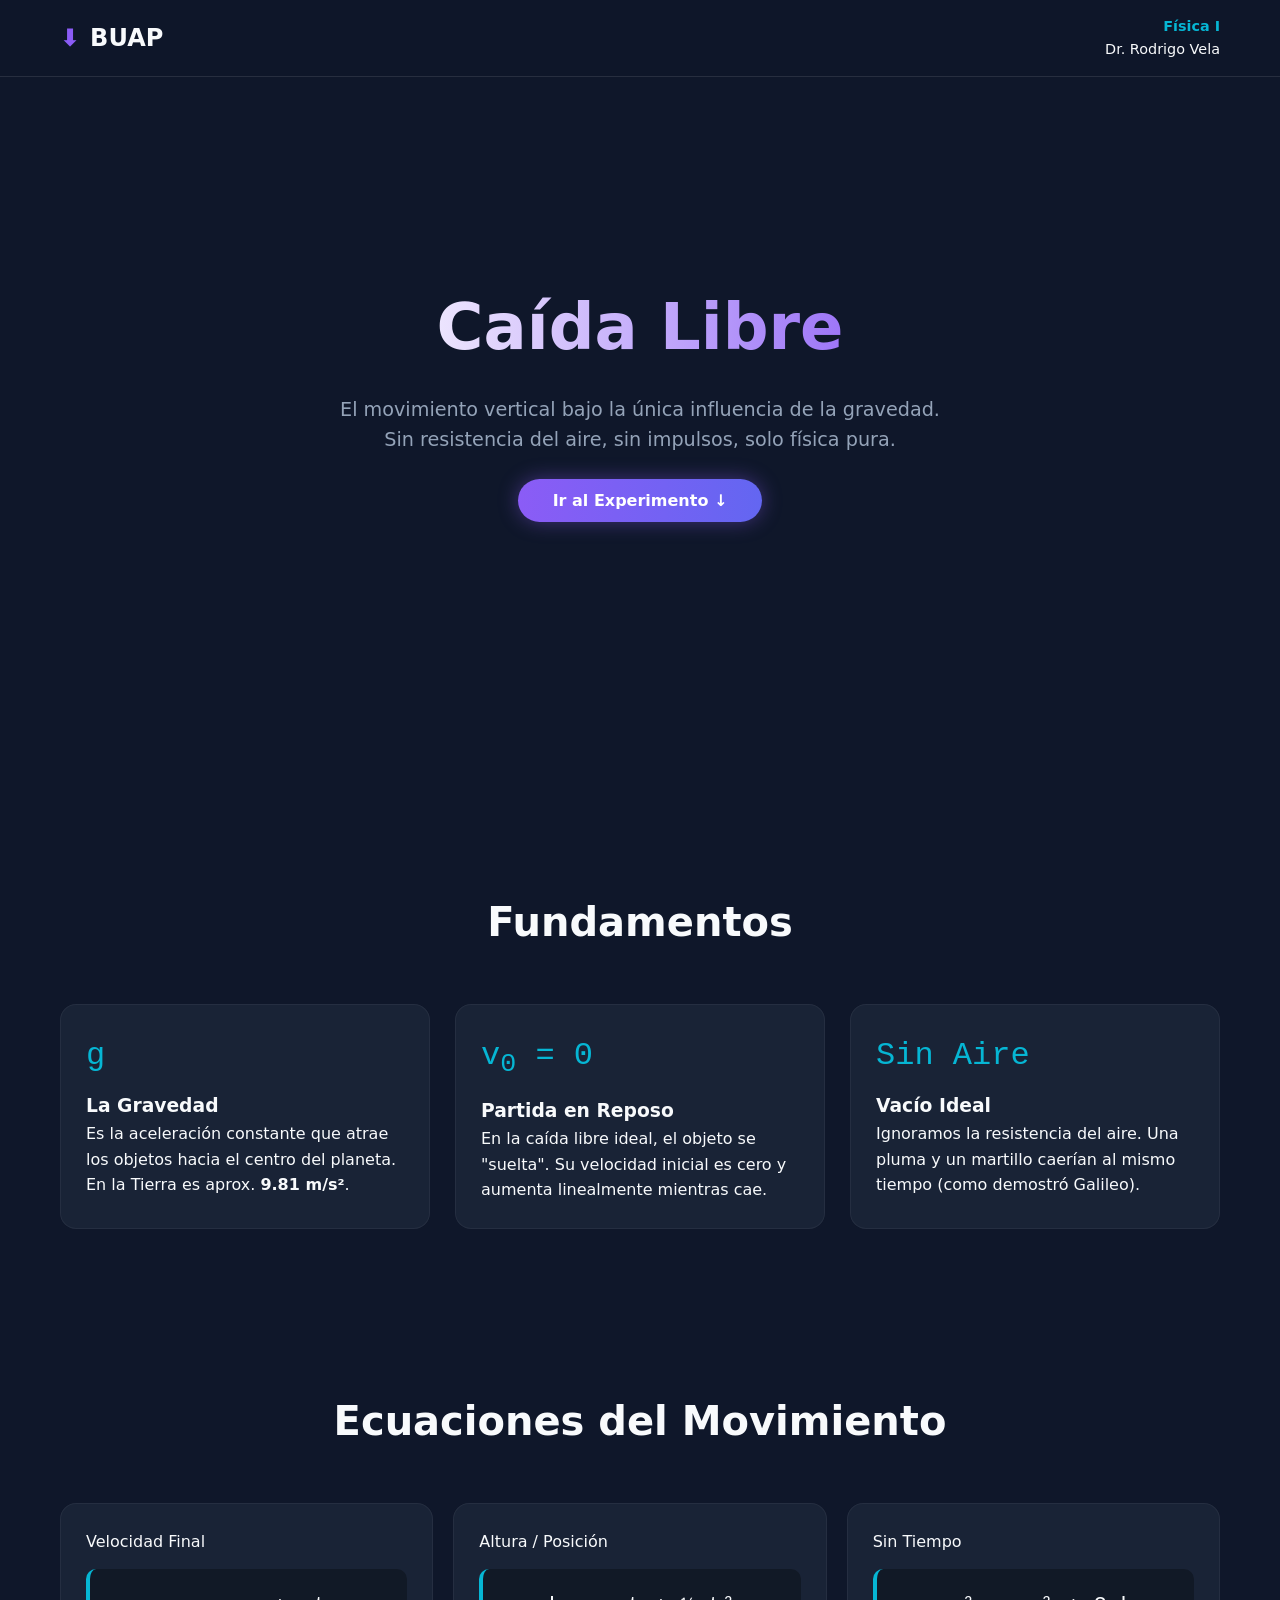
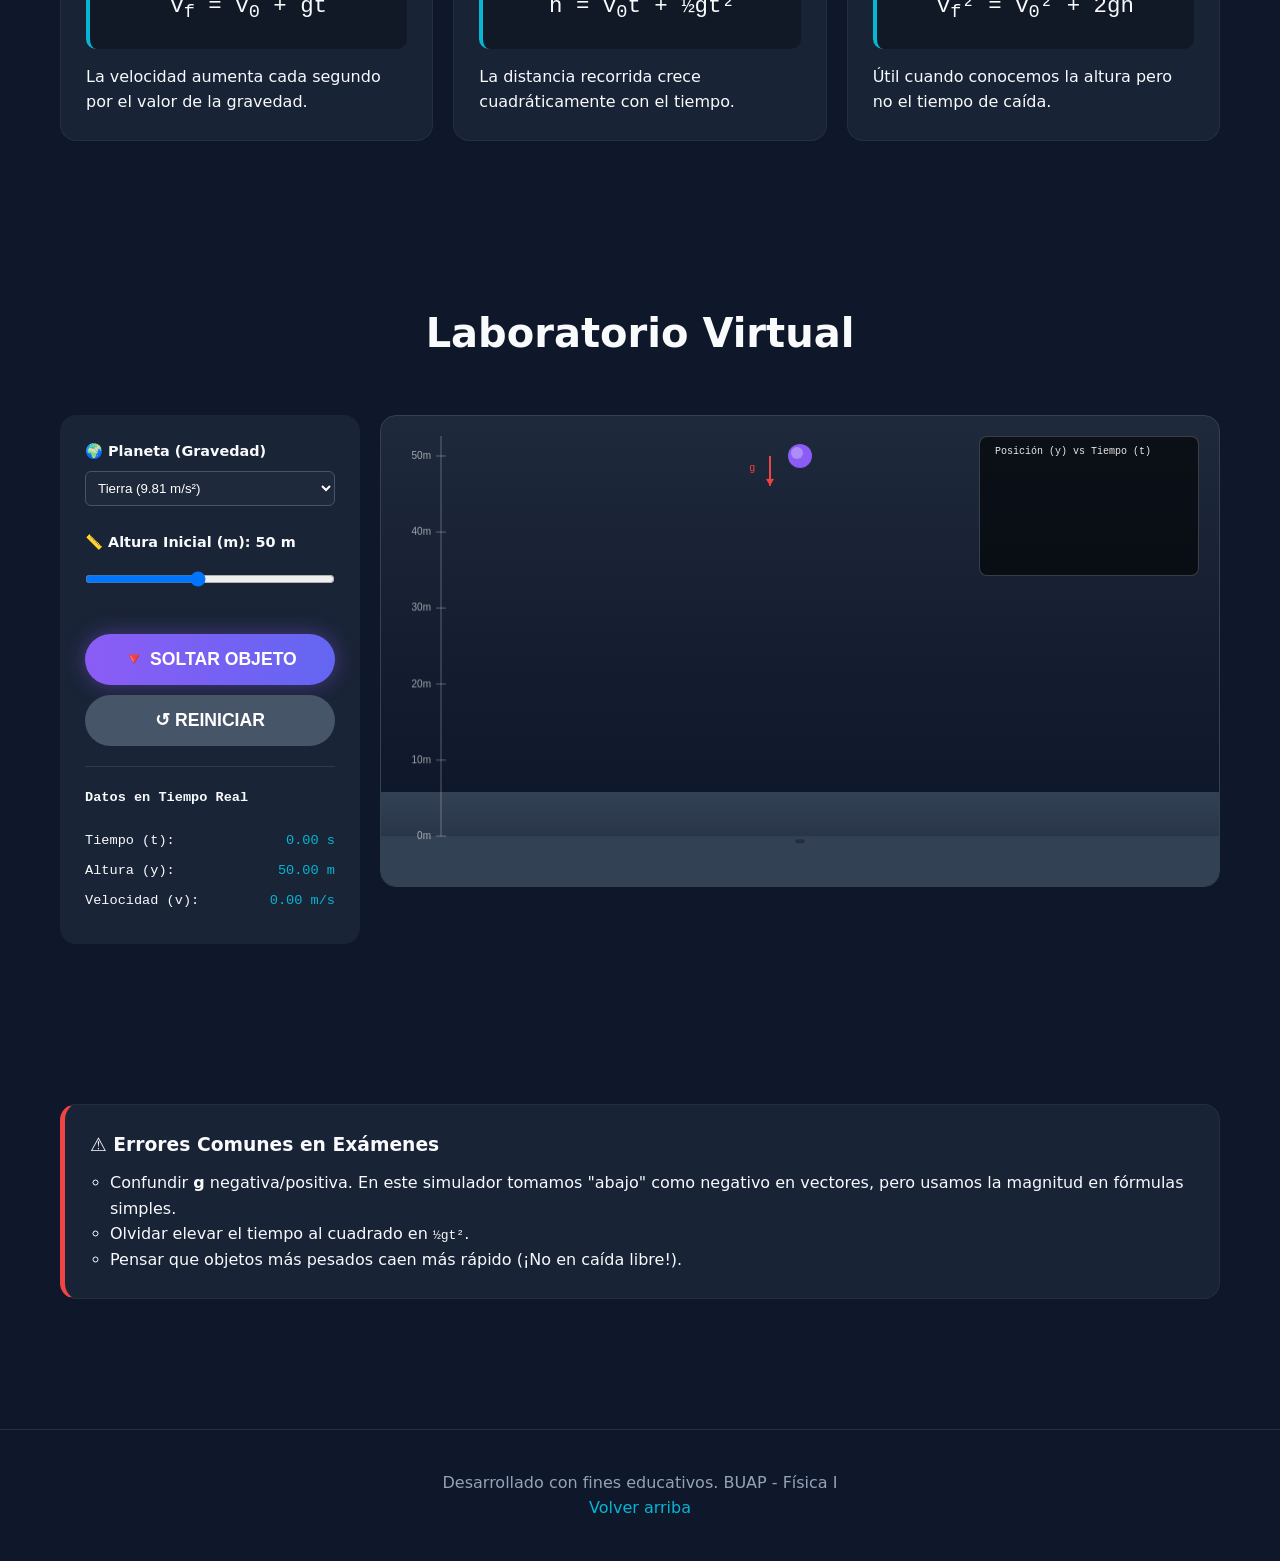
==== caida.html @ 546be5e2 "Add files via upload" ====
<!DOCTYPE html>
<html lang="es">
<head>
    <meta charset="UTF-8">
    <meta name="viewport" content="width=device-width, initial-scale=1.0">
    <title>Caída Libre - Física I</title>
    <style>
        /* --- VARIABLES Y DISEÑO BASE (Consistent con MCU) --- */
        :root {
            --bg-dark: #0f172a;
            --bg-card: rgba(30, 41, 59, 0.75);
            --text-main: #f8fafc;
            --text-muted: #94a3b8;
            --accent-primary: #8b5cf6; /* Violeta eléctrico */
            --accent-secondary: #06b6d4; /* Cyan */
            --accent-danger: #ef4444; /* Rojo para gravedad */
            --font-body: system-ui, -apple-system, sans-serif;
            --font-mono: 'Fira Code', monospace;
        }

        * { margin: 0; padding: 0; box-sizing: border-box; }

        body {
            background-color: var(--bg-dark);
            color: var(--text-main);
            font-family: var(--font-body);
            overflow-x: hidden;
            line-height: 1.6;
        }

        /* --- HEADER --- */
        header {
            position: fixed;
            top: 0;
            width: 100%;
            background: rgba(15, 23, 42, 0.95);
            backdrop-filter: blur(10px);
            border-bottom: 1px solid rgba(255,255,255,0.1);
            z-index: 1000;
            padding: 15px 0;
        }
        .container { max-width: 1200px; margin: 0 auto; padding: 0 20px; }
        .header-flex { display: flex; justify-content: space-between; align-items: center; }
        .logo { font-size: 1.5rem; font-weight: 800; color: var(--text-main); display: flex; align-items: center; gap: 10px; }
        .logo span { color: var(--accent-primary); }
        .prof-info { text-align: right; font-size: 0.9rem; }
        .prof-info strong { color: var(--accent-secondary); display: block; }

        /* --- HERO --- */
        .hero {
            height: 90vh;
            display: flex;
            flex-direction: column;
            justify-content: center;
            align-items: center;
            text-align: center;
            position: relative;
            overflow: hidden;
            padding-top: 60px;
        }
        /* Animación de fondo: Partículas cayendo */
        .rain {
            position: absolute;
            width: 100%;
            height: 100%;
            z-index: -1;
            background: radial-gradient(circle at bottom, #1e293b 0%, #0f172a 100%);
        }
        .drop {
            position: absolute;
            background: rgba(139, 92, 246, 0.3);
            width: 2px;
            height: 20px;
            top: -20px;
            animation: fall linear infinite;
        }
        @keyframes fall { to { transform: translateY(105vh); } }

        .hero h1 {
            font-size: 4rem;
            background: linear-gradient(to right, #fff, var(--accent-primary));
            -webkit-background-clip: text;
            -webkit-text-fill-color: transparent;
            margin-bottom: 1rem;
        }
        .hero p { font-size: 1.2rem; color: var(--text-muted); max-width: 600px; margin-bottom: 2rem; }
        
        .btn {
            padding: 12px 35px;
            border-radius: 50px;
            background: linear-gradient(90deg, var(--accent-primary), #6366f1);
            color: white;
            font-weight: bold;
            text-decoration: none;
            transition: transform 0.2s;
            border: none;
            cursor: pointer;
            box-shadow: 0 0 20px rgba(139, 92, 246, 0.4);
        }
        .btn:hover { transform: scale(1.05); }

        /* --- SECCIONES --- */
        section { padding: 80px 0; }
        .section-title { text-align: center; margin-bottom: 50px; font-size: 2.5rem; }
        .card {
            background: var(--bg-card);
            border: 1px solid rgba(255,255,255,0.05);
            border-radius: 16px;
            padding: 25px;
            backdrop-filter: blur(12px);
        }

        /* --- CONCEPTOS --- */
        .grid-3 { display: grid; grid-template-columns: repeat(auto-fit, minmax(300px, 1fr)); gap: 25px; }
        .var-icon { font-size: 2rem; color: var(--accent-secondary); margin-bottom: 10px; display: block; font-family: var(--font-mono); }

        /* --- FÓRMULAS --- */
        .formula-box {
            background: rgba(0,0,0,0.3);
            padding: 20px;
            border-radius: 10px;
            text-align: center;
            margin: 15px 0;
            font-family: var(--font-mono);
            font-size: 1.4rem;
            border-left: 4px solid var(--accent-secondary);
        }
        .grid-formulas {
            display: grid; 
            grid-template-columns: repeat(auto-fit, minmax(250px, 1fr)); 
            gap: 20px;
        }

        /* --- SIMULADOR AVANZADO --- */
        .sim-wrapper {
            display: grid;
            grid-template-columns: 300px 1fr;
            gap: 20px;
            align-items: start;
        }
        
        .sim-controls {
            background: var(--bg-card);
            padding: 25px;
            border-radius: 16px;
            height: 100%;
        }

        .canvas-container {
            position: relative;
            background: linear-gradient(to bottom, #1e293b 0%, #0f172a 80%, #334155 80%, #1e293b 100%); /* Cielo y suelo */
            border-radius: 16px;
            border: 1px solid #334155;
            aspect-ratio: 16/9;
            overflow: hidden;
        }

        canvas { display: block; width: 100%; height: 100%; }

        /* UI Controles */
        .control-group { margin-bottom: 20px; }
        .control-group label { display: block; margin-bottom: 8px; font-weight: 600; font-size: 0.9rem; }
        
        select, input[type="range"] {
            width: 100%;
            background: #1e293b;
            border: 1px solid #475569;
            color: white;
            padding: 8px;
            border-radius: 6px;
            margin-bottom: 5px;
        }

        .btn-action { width: 100%; margin-top: 10px; padding: 15px; font-size: 1.1rem; }
        .btn-reset { background: #475569; margin-top: 10px; box-shadow: none; }

        .stats-panel {
            margin-top: 20px;
            padding-top: 20px;
            border-top: 1px solid rgba(255,255,255,0.1);
            font-family: var(--font-mono);
            font-size: 0.85rem;
        }
        .stat-row { display: flex; justify-content: space-between; margin-bottom: 8px; }
        .stat-val { color: var(--accent-secondary); }

        /* Overlay Gráfica */
        .graph-overlay {
            position: absolute;
            top: 20px;
            right: 20px;
            width: 220px;
            height: 140px;
            background: rgba(0, 0, 0, 0.6);
            border: 1px solid rgba(255,255,255,0.2);
            border-radius: 8px;
            padding: 5px;
        }

        /* --- FOOTER --- */
        footer { text-align: center; padding: 40px; border-top: 1px solid rgba(255,255,255,0.1); margin-top: 50px; color: var(--text-muted); }

        /* Responsive */
        @media (max-width: 900px) {
            .hero h1 { font-size: 2.5rem; }
            .sim-wrapper { grid-template-columns: 1fr; }
            .graph-overlay { width: 150px; height: 100px; }
        }
    </style>
</head>
<body>

    <header>
        <div class="container header-flex">
            <div class="logo"><span>⬇</span> BUAP</div>
            <div class="prof-info">
                <strong>Física I</strong>
                <span>Dr. Rodrigo Vela</span>
            </div>
        </div>
    </header>

    <!-- HERO -->
    <section class="hero">
        <div id="rain-container"></div> <!-- JS llenará esto -->
        <div style="z-index: 2;">
            <h1>Caída Libre</h1>
            <p>El movimiento vertical bajo la única influencia de la gravedad. Sin resistencia del aire, sin impulsos, solo física pura.</p>
            <a href="#simulador" class="btn">Ir al Experimento ↓</a>
        </div>
    </section>

    <main class="container">
        
        <!-- CONCEPTOS -->
        <section id="conceptos">
            <h2 class="section-title">Fundamentos</h2>
            <div class="grid-3">
                <div class="card">
                    <span class="var-icon">g</span>
                    <h3>La Gravedad</h3>
                    <p>Es la aceleración constante que atrae los objetos hacia el centro del planeta. En la Tierra es aprox. <strong>9.81 m/s²</strong>.</p>
                </div>
                <div class="card">
                    <span class="var-icon">v<sub>0</sub> = 0</span>
                    <h3>Partida en Reposo</h3>
                    <p>En la caída libre ideal, el objeto se "suelta". Su velocidad inicial es cero y aumenta linealmente mientras cae.</p>
                </div>
                <div class="card">
                    <span class="var-icon">Sin Aire</span>
                    <h3>Vacío Ideal</h3>
                    <p>Ignoramos la resistencia del aire. Una pluma y un martillo caerían al mismo tiempo (como demostró Galileo).</p>
                </div>
            </div>
        </section>

        <!-- FÓRMULAS -->
        <section id="formulas">
            <h2 class="section-title">Ecuaciones del Movimiento</h2>
            <div class="grid-formulas">
                <div class="card">
                    <p class="text-muted">Velocidad Final</p>
                    <div class="formula-box">v<sub>f</sub> = v<sub>0</sub> + gt</div>
                    <p>La velocidad aumenta cada segundo por el valor de la gravedad.</p>
                </div>
                <div class="card">
                    <p class="text-muted">Altura / Posición</p>
                    <div class="formula-box">h = v<sub>0</sub>t + ½gt²</div>
                    <p>La distancia recorrida crece cuadráticamente con el tiempo.</p>
                </div>
                <div class="card">
                    <p class="text-muted">Sin Tiempo</p>
                    <div class="formula-box">v<sub>f</sub>² = v<sub>0</sub>² + 2gh</div>
                    <p>Útil cuando conocemos la altura pero no el tiempo de caída.</p>
                </div>
            </div>
        </section>

        <!-- SIMULADOR -->
        <section id="simulador">
            <h2 class="section-title">Laboratorio Virtual</h2>
            
            <div class="sim-wrapper">
                <!-- PANEL DE CONTROL -->
                <div class="sim-controls">
                    <div class="control-group">
                        <label>🌍 Planeta (Gravedad)</label>
                        <select id="planet-select">
                            <option value="9.81">Tierra (9.81 m/s²)</option>
                            <option value="1.62">Luna (1.62 m/s²)</option>
                            <option value="3.72">Marte (3.72 m/s²)</option>
                            <option value="24.79">Júpiter (24.79 m/s²)</option>
                        </select>
                    </div>

                    <div class="control-group">
                        <label>📏 Altura Inicial (m): <span id="h-display" class="text-accent">50 m</span></label>
                        <input type="range" id="height-range" min="10" max="100" value="50" step="5">
                    </div>

                    <button class="btn btn-action" id="btn-drop">🔻 SOLTAR OBJETO</button>
                    <button class="btn btn-action btn-reset" id="btn-reset">↺ REINICIAR</button>

                    <div class="stats-panel">
                        <h4>Datos en Tiempo Real</h4>
                        <br>
                        <div class="stat-row"><span>Tiempo (t):</span> <span id="stat-t" class="stat-val">0.00 s</span></div>
                        <div class="stat-row"><span>Altura (y):</span> <span id="stat-y" class="stat-val">50.00 m</span></div>
                        <div class="stat-row"><span>Velocidad (v):</span> <span id="stat-v" class="stat-val">0.00 m/s</span></div>
                    </div>
                </div>

                <!-- VISUALIZACIÓN -->
                <div class="canvas-container">
                    <canvas id="simCanvas"></canvas>
                    <!-- Pequeño canvas superpuesto para la gráfica -->
                    <div class="graph-overlay">
                        <canvas id="graphCanvas"></canvas>
                    </div>
                </div>
            </div>
        </section>

        <!-- TIPS -->
        <section>
            <div class="card" style="border-left: 5px solid var(--accent-danger);">
                <h3>⚠️ Errores Comunes en Exámenes</h3>
                <ul style="margin-left: 20px; margin-top: 10px; list-style: circle;">
                    <li>Confundir <strong>g</strong> negativa/positiva. En este simulador tomamos "abajo" como negativo en vectores, pero usamos la magnitud en fórmulas simples.</li>
                    <li>Olvidar elevar el tiempo al cuadrado en <code>½gt²</code>.</li>
                    <li>Pensar que objetos más pesados caen más rápido (¡No en caída libre!).</li>
                </ul>
            </div>
        </section>

    </main>

    <footer>
        <p>Desarrollado con fines educativos. BUAP - Física I</p>
        <a href="#" style="color: var(--accent-secondary); text-decoration: none;">Volver arriba</a>
    </footer>

    <script>
        /* --- GENERADOR DE LLUVIA (FONDO) --- */
        const rainContainer = document.getElementById('rain-container');
        for(let i=0; i<20; i++){
            const drop = document.createElement('div');
            drop.classList.add('drop');
            drop.style.left = Math.random() * 100 + '%';
            drop.style.animationDuration = (Math.random() * 1 + 0.5) + 's';
            drop.style.animationDelay = Math.random() * 2 + 's';
            rainContainer.appendChild(drop);
        }

        /* --- LÓGICA DEL SIMULADOR --- */
        const canvas = document.getElementById('simCanvas');
        const ctx = canvas.getContext('2d');
        
        const graphCanvas = document.getElementById('graphCanvas');
        const gCtx = graphCanvas.getContext('2d');

        // Referencias DOM
        const els = {
            planet: document.getElementById('planet-select'),
            height: document.getElementById('height-range'),
            hDisplay: document.getElementById('h-display'),
            btnDrop: document.getElementById('btn-drop'),
            btnReset: document.getElementById('btn-reset'),
            statT: document.getElementById('stat-t'),
            statY: document.getElementById('stat-y'),
            statV: document.getElementById('stat-v')
        };

        // Estado
        let state = {
            g: 9.81,
            h0: 50,
            y: 50,
            v: 0,
            t: 0,
            running: false,
            finished: false,
            lastTime: 0,
            history: [] // Para la gráfica {t, y}
        };

        // Configuración visual
        const PADDING_BOTTOM = 50; // Espacio para el suelo
        const METER_TO_PX = 5; // Factor de escala inicial (se recalcula)
        
        function resizeCanvases() {
            canvas.width = canvas.offsetWidth;
            canvas.height = canvas.offsetHeight;
            graphCanvas.width = graphCanvas.offsetWidth;
            graphCanvas.height = graphCanvas.offsetHeight;
            drawFrame();
        }
        window.addEventListener('resize', resizeCanvases);

        function init() {
            resizeCanvases();
            resetSim();

            // Event Listeners
            els.height.addEventListener('input', (e) => {
                if(!state.running) {
                    state.h0 = parseFloat(e.target.value);
                    state.y = state.h0;
                    els.hDisplay.textContent = state.h0 + ' m';
                    updateStats();
                    drawFrame();
                }
            });

            els.planet.addEventListener('change', (e) => {
                state.g = parseFloat(e.target.value);
                if(!state.running) resetSim();
            });

            els.btnDrop.addEventListener('click', () => {
                if(state.finished) resetSim();
                if(!state.running) {
                    state.running = true;
                    state.lastTime = performance.now();
                    els.btnDrop.textContent = "Caendo...";
                    els.btnDrop.disabled = true;
                    requestAnimationFrame(loop);
                }
            });

            els.btnReset.addEventListener('click', resetSim);
        }

        function resetSim() {
            state.running = false;
            state.finished = false;
            state.t = 0;
            state.v = 0;
            state.h0 = parseFloat(els.height.value);
            state.y = state.h0;
            state.history = [];
            
            els.btnDrop.textContent = "🔻 SOLTAR OBJETO";
            els.btnDrop.disabled = false;
            
            updateStats();
            drawFrame();
        }

        function updateStats() {
            els.statT.textContent = state.t.toFixed(2) + ' s';
            els.statY.textContent = Math.max(0, state.y).toFixed(2) + ' m';
            els.statV.textContent = state.v.toFixed(2) + ' m/s';
        }

        function loop(timestamp) {
            if (!state.running) return;

            const dt = (timestamp - state.lastTime) / 1000; // Delta time en seg
            state.lastTime = timestamp;

            // Física simple (Euler integration)
            // v = v0 + g*t (pero incremental: v += g * dt)
            state.v += state.g * dt;
            
            // y = y0 - v*t (incremental: y -= v * dt)
            state.y -= state.v * dt;
            state.t += dt;

            // Guardar historial para gráfica
            // Solo guardar cada ~100ms para no saturar array si fuera muy largo
            state.history.push({t: state.t, y: state.y});

            // Detectar colisión suelo
            if (state.y <= 0) {
                state.y = 0;
                state.running = false;
                state.finished = true;
                els.btnDrop.textContent = "¡Impacto!";
                // Ajuste final exacto
                // v_final teórico
                const v_impact = Math.sqrt(2 * state.g * state.h0);
                state.v = v_impact;
            }

            updateStats();
            drawFrame();

            if (state.running) {
                requestAnimationFrame(loop);
            }
        }

        function drawFrame() {
            // 1. Calcular escala dinámica
            // Queremos que h0 ocupe el 80% de la altura disponible sobre el suelo
            const availableHeight = canvas.height - PADDING_BOTTOM - 40; // 40px margen superior
            const scale = availableHeight / state.h0; 
            
            // --- MAIN CANVAS ---
            ctx.clearRect(0,0, canvas.width, canvas.height);

            // Suelo
            ctx.fillStyle = '#334155';
            ctx.fillRect(0, canvas.height - PADDING_BOTTOM, canvas.width, PADDING_BOTTOM);
            
            // Regla (Eje Y)
            const rulerX = 60;
            ctx.strokeStyle = 'rgba(255,255,255,0.3)';
            ctx.beginPath();
            ctx.moveTo(rulerX, 20);
            ctx.lineTo(rulerX, canvas.height - PADDING_BOTTOM);
            ctx.stroke();

            // Marcas de la regla
            ctx.fillStyle = 'rgba(255,255,255,0.6)';
            ctx.font = '10px sans-serif';
            ctx.textAlign = 'right';
            const steps = 5;
            for(let i=0; i<=steps; i++){
                const hMark = (state.h0 / steps) * i;
                const yPos = (canvas.height - PADDING_BOTTOM) - (hMark * scale);
                
                ctx.beginPath();
                ctx.moveTo(rulerX - 5, yPos);
                ctx.lineTo(rulerX + 5, yPos);
                ctx.stroke();
                
                ctx.fillText(Math.round(hMark) + 'm', rulerX - 10, yPos + 3);
            }

            // Objeto (Pelota)
            const ballRadius = 12;
            const ballX = canvas.width / 2;
            const ballY = (canvas.height - PADDING_BOTTOM) - (state.y * scale);

            // Sombra
            if(state.y > 0) {
                const shadowScale = 1 - (state.y / state.h0);
                ctx.fillStyle = 'rgba(0,0,0,0.3)';
                ctx.beginPath();
                ctx.ellipse(ballX, canvas.height - PADDING_BOTTOM + 5, 10 * shadowScale + 5, 3 * shadowScale + 2, 0, 0, Math.PI*2);
                ctx.fill();
            }

            // Línea de trayectoria
            ctx.strokeStyle = 'rgba(139, 92, 246, 0.3)';
            ctx.setLineDash([5, 5]);
            ctx.beginPath();
            ctx.moveTo(ballX, (canvas.height - PADDING_BOTTOM) - (state.h0 * scale));
            ctx.lineTo(ballX, ballY);
            ctx.stroke();
            ctx.setLineDash([]);

            // Bola
            ctx.fillStyle = '#8b5cf6'; // Accent
            ctx.beginPath();
            ctx.arc(ballX, ballY, ballRadius, 0, Math.PI * 2);
            ctx.fill();
            // Brillo bola
            ctx.fillStyle = 'rgba(255,255,255,0.3)';
            ctx.beginPath();
            ctx.arc(ballX - 3, ballY - 3, ballRadius/2, 0, Math.PI * 2);
            ctx.fill();

            // Vector Velocidad (Flecha hacia abajo)
            if(state.v > 0.5) {
                const vLength = Math.min(state.v * 3, 80); // Escalar visualmente, max 80px
                drawArrow(ctx, ballX + 20, ballY, 0, vLength, '#06b6d4'); // Cyan
                ctx.fillStyle = '#06b6d4';
                ctx.fillText('v', ballX + 25, ballY + vLength/2);
            }

            // Vector Gravedad (Fijo)
            drawArrow(ctx, ballX - 30, ballY, 0, 30, '#ef4444'); // Rojo
            ctx.fillStyle = '#ef4444';
            ctx.fillText('g', ballX - 45, ballY + 15);


            // --- GRAPH CANVAS (Overlay) ---
            drawGraph();
        }

        function drawGraph() {
            gCtx.clearRect(0,0, graphCanvas.width, graphCanvas.height);
            
            // Fondo semi-transparente ya dado por CSS
            gCtx.fillStyle = 'rgba(255,255,255,0.9)';
            gCtx.font = '10px monospace';
            gCtx.fillText("Posición (y) vs Tiempo (t)", 10, 12);

            if(state.history.length < 2) return;

            // Escalar gráfica al tamaño del canvas pequeño
            // X: Tiempo (0 a tiempo estimado total)
            // Y: Altura (0 a h0)
            
            // Estimar tiempo total de caída: t = sqrt(2h/g)
            const maxT = Math.sqrt(2 * state.h0 / state.g);
            const padding = 15;
            const graphW = graphCanvas.width - padding * 2;
            const graphH = graphCanvas.height - padding * 2;

            gCtx.beginPath();
            gCtx.strokeStyle = '#06b6d4';
            gCtx.lineWidth = 2;

            state.history.forEach((pt, i) => {
                // Normalizar coordenadas
                const normT = pt.t / (maxT * 1.1); // 10% margen
                const normY = pt.y / state.h0;

                const px = padding + normT * graphW;
                const py = (graphCanvas.height - padding) - (normY * graphH);

                if (i === 0) gCtx.moveTo(px, py);
                else gCtx.lineTo(px, py);
            });
            gCtx.stroke();
        }

        function drawArrow(ctx, x, y, dx, dy, color) {
            const head = 8;
            const angle = Math.atan2(dy, dx);
            const endX = x + dx;
            const endY = y + dy;

            ctx.beginPath();
            ctx.strokeStyle = color;
            ctx.lineWidth = 2;
            ctx.moveTo(x, y);
            ctx.lineTo(endX, endY);
            ctx.stroke();

            ctx.beginPath();
            ctx.fillStyle = color;
            ctx.moveTo(endX, endY);
            ctx.lineTo(endX - head * Math.cos(angle - Math.PI/6), endY - head * Math.sin(angle - Math.PI/6));
            ctx.lineTo(endX - head * Math.cos(angle + Math.PI/6), endY - head * Math.sin(angle + Math.PI/6));
            ctx.fill();
        }

        // Iniciar
        init();

    </script>
</body>
</html>
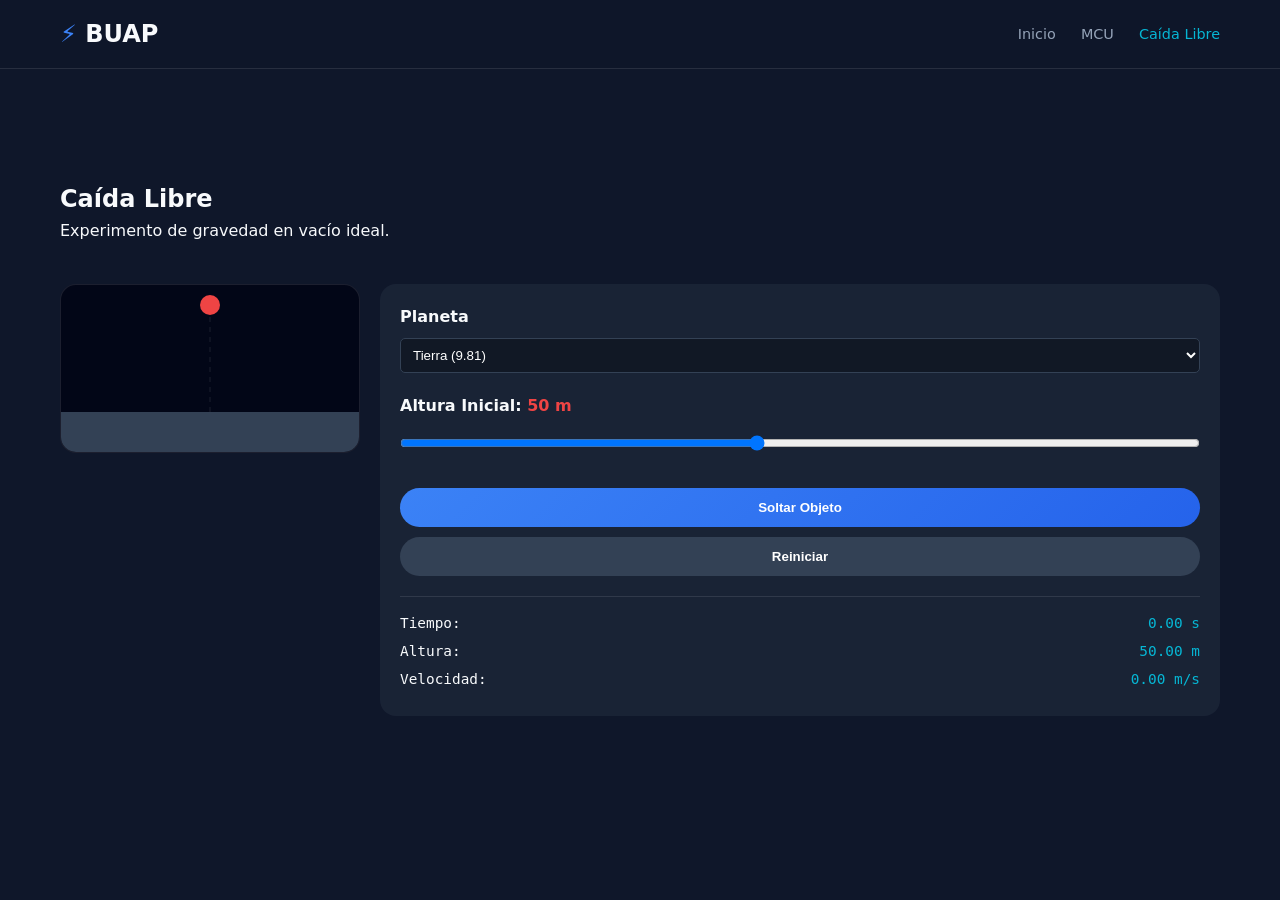
==== commit 37328ef4: "Add files via upload" ====
--- a/caida.html
+++ b/caida.html
@@ -4,645 +4,60 @@
     <meta charset="UTF-8">
     <meta name="viewport" content="width=device-width, initial-scale=1.0">
     <title>Caída Libre - Física I</title>
-    <style>
-        /* --- VARIABLES Y DISEÑO BASE (Consistent con MCU) --- */
-        :root {
-            --bg-dark: #0f172a;
-            --bg-card: rgba(30, 41, 59, 0.75);
-            --text-main: #f8fafc;
-            --text-muted: #94a3b8;
-            --accent-primary: #8b5cf6; /* Violeta eléctrico */
-            --accent-secondary: #06b6d4; /* Cyan */
-            --accent-danger: #ef4444; /* Rojo para gravedad */
-            --font-body: system-ui, -apple-system, sans-serif;
-            --font-mono: 'Fira Code', monospace;
-        }
-
-        * { margin: 0; padding: 0; box-sizing: border-box; }
-
-        body {
-            background-color: var(--bg-dark);
-            color: var(--text-main);
-            font-family: var(--font-body);
-            overflow-x: hidden;
-            line-height: 1.6;
-        }
-
-        /* --- HEADER --- */
-        header {
-            position: fixed;
-            top: 0;
-            width: 100%;
-            background: rgba(15, 23, 42, 0.95);
-            backdrop-filter: blur(10px);
-            border-bottom: 1px solid rgba(255,255,255,0.1);
-            z-index: 1000;
-            padding: 15px 0;
-        }
-        .container { max-width: 1200px; margin: 0 auto; padding: 0 20px; }
-        .header-flex { display: flex; justify-content: space-between; align-items: center; }
-        .logo { font-size: 1.5rem; font-weight: 800; color: var(--text-main); display: flex; align-items: center; gap: 10px; }
-        .logo span { color: var(--accent-primary); }
-        .prof-info { text-align: right; font-size: 0.9rem; }
-        .prof-info strong { color: var(--accent-secondary); display: block; }
-
-        /* --- HERO --- */
-        .hero {
-            height: 90vh;
-            display: flex;
-            flex-direction: column;
-            justify-content: center;
-            align-items: center;
-            text-align: center;
-            position: relative;
-            overflow: hidden;
-            padding-top: 60px;
-        }
-        /* Animación de fondo: Partículas cayendo */
-        .rain {
-            position: absolute;
-            width: 100%;
-            height: 100%;
-            z-index: -1;
-            background: radial-gradient(circle at bottom, #1e293b 0%, #0f172a 100%);
-        }
-        .drop {
-            position: absolute;
-            background: rgba(139, 92, 246, 0.3);
-            width: 2px;
-            height: 20px;
-            top: -20px;
-            animation: fall linear infinite;
-        }
-        @keyframes fall { to { transform: translateY(105vh); } }
-
-        .hero h1 {
-            font-size: 4rem;
-            background: linear-gradient(to right, #fff, var(--accent-primary));
-            -webkit-background-clip: text;
-            -webkit-text-fill-color: transparent;
-            margin-bottom: 1rem;
-        }
-        .hero p { font-size: 1.2rem; color: var(--text-muted); max-width: 600px; margin-bottom: 2rem; }
-        
-        .btn {
-            padding: 12px 35px;
-            border-radius: 50px;
-            background: linear-gradient(90deg, var(--accent-primary), #6366f1);
-            color: white;
-            font-weight: bold;
-            text-decoration: none;
-            transition: transform 0.2s;
-            border: none;
-            cursor: pointer;
-            box-shadow: 0 0 20px rgba(139, 92, 246, 0.4);
-        }
-        .btn:hover { transform: scale(1.05); }
-
-        /* --- SECCIONES --- */
-        section { padding: 80px 0; }
-        .section-title { text-align: center; margin-bottom: 50px; font-size: 2.5rem; }
-        .card {
-            background: var(--bg-card);
-            border: 1px solid rgba(255,255,255,0.05);
-            border-radius: 16px;
-            padding: 25px;
-            backdrop-filter: blur(12px);
-        }
-
-        /* --- CONCEPTOS --- */
-        .grid-3 { display: grid; grid-template-columns: repeat(auto-fit, minmax(300px, 1fr)); gap: 25px; }
-        .var-icon { font-size: 2rem; color: var(--accent-secondary); margin-bottom: 10px; display: block; font-family: var(--font-mono); }
-
-        /* --- FÓRMULAS --- */
-        .formula-box {
-            background: rgba(0,0,0,0.3);
-            padding: 20px;
-            border-radius: 10px;
-            text-align: center;
-            margin: 15px 0;
-            font-family: var(--font-mono);
-            font-size: 1.4rem;
-            border-left: 4px solid var(--accent-secondary);
-        }
-        .grid-formulas {
-            display: grid; 
-            grid-template-columns: repeat(auto-fit, minmax(250px, 1fr)); 
-            gap: 20px;
-        }
-
-        /* --- SIMULADOR AVANZADO --- */
-        .sim-wrapper {
-            display: grid;
-            grid-template-columns: 300px 1fr;
-            gap: 20px;
-            align-items: start;
-        }
-        
-        .sim-controls {
-            background: var(--bg-card);
-            padding: 25px;
-            border-radius: 16px;
-            height: 100%;
-        }
-
-        .canvas-container {
-            position: relative;
-            background: linear-gradient(to bottom, #1e293b 0%, #0f172a 80%, #334155 80%, #1e293b 100%); /* Cielo y suelo */
-            border-radius: 16px;
-            border: 1px solid #334155;
-            aspect-ratio: 16/9;
-            overflow: hidden;
-        }
-
-        canvas { display: block; width: 100%; height: 100%; }
-
-        /* UI Controles */
-        .control-group { margin-bottom: 20px; }
-        .control-group label { display: block; margin-bottom: 8px; font-weight: 600; font-size: 0.9rem; }
-        
-        select, input[type="range"] {
-            width: 100%;
-            background: #1e293b;
-            border: 1px solid #475569;
-            color: white;
-            padding: 8px;
-            border-radius: 6px;
-            margin-bottom: 5px;
-        }
-
-        .btn-action { width: 100%; margin-top: 10px; padding: 15px; font-size: 1.1rem; }
-        .btn-reset { background: #475569; margin-top: 10px; box-shadow: none; }
-
-        .stats-panel {
-            margin-top: 20px;
-            padding-top: 20px;
-            border-top: 1px solid rgba(255,255,255,0.1);
-            font-family: var(--font-mono);
-            font-size: 0.85rem;
-        }
-        .stat-row { display: flex; justify-content: space-between; margin-bottom: 8px; }
-        .stat-val { color: var(--accent-secondary); }
-
-        /* Overlay Gráfica */
-        .graph-overlay {
-            position: absolute;
-            top: 20px;
-            right: 20px;
-            width: 220px;
-            height: 140px;
-            background: rgba(0, 0, 0, 0.6);
-            border: 1px solid rgba(255,255,255,0.2);
-            border-radius: 8px;
-            padding: 5px;
-        }
-
-        /* --- FOOTER --- */
-        footer { text-align: center; padding: 40px; border-top: 1px solid rgba(255,255,255,0.1); margin-top: 50px; color: var(--text-muted); }
-
-        /* Responsive */
-        @media (max-width: 900px) {
-            .hero h1 { font-size: 2.5rem; }
-            .sim-wrapper { grid-template-columns: 1fr; }
-            .graph-overlay { width: 150px; height: 100px; }
-        }
-    </style>
+    <link rel="stylesheet" href="css/estilos.css">
 </head>
 <body>
 
     <header>
         <div class="container header-flex">
-            <div class="logo"><span>⬇</span> BUAP</div>
-            <div class="prof-info">
-                <strong>Física I</strong>
-                <span>Dr. Rodrigo Vela</span>
-            </div>
+            <a href="index.html" class="logo"><span>⚡</span> BUAP</a>
+            <nav class="nav-links">
+                <a href="index.html">Inicio</a>
+                <a href="mcu.html">MCU</a>
+                <a href="caida.html" class="active">Caída Libre</a>
+            </nav>
         </div>
     </header>
 
-    <!-- HERO -->
-    <section class="hero">
-        <div id="rain-container"></div> <!-- JS llenará esto -->
-        <div style="z-index: 2;">
+    <main class="container" style="margin-top: 100px;">
+        <section>
             <h1>Caída Libre</h1>
-            <p>El movimiento vertical bajo la única influencia de la gravedad. Sin resistencia del aire, sin impulsos, solo física pura.</p>
-            <a href="#simulador" class="btn">Ir al Experimento ↓</a>
-        </div>
-    </section>
+            <p>Experimento de gravedad en vacío ideal.</p>
+            
+            <div class="sim-wrapper" style="margin-top: 40px;">
+                <!-- Lienzo -->
+                <div class="canvas-container">
+                    <canvas id="caidaCanvas"></canvas>
+                </div>
 
-    <main class="container">
-        
-        <!-- CONCEPTOS -->
-        <section id="conceptos">
-            <h2 class="section-title">Fundamentos</h2>
-            <div class="grid-3">
-                <div class="card">
-                    <span class="var-icon">g</span>
-                    <h3>La Gravedad</h3>
-                    <p>Es la aceleración constante que atrae los objetos hacia el centro del planeta. En la Tierra es aprox. <strong>9.81 m/s²</strong>.</p>
-                </div>
-                <div class="card">
-                    <span class="var-icon">v<sub>0</sub> = 0</span>
-                    <h3>Partida en Reposo</h3>
-                    <p>En la caída libre ideal, el objeto se "suelta". Su velocidad inicial es cero y aumenta linealmente mientras cae.</p>
-                </div>
-                <div class="card">
-                    <span class="var-icon">Sin Aire</span>
-                    <h3>Vacío Ideal</h3>
-                    <p>Ignoramos la resistencia del aire. Una pluma y un martillo caerían al mismo tiempo (como demostró Galileo).</p>
-                </div>
-            </div>
-        </section>
-
-        <!-- FÓRMULAS -->
-        <section id="formulas">
-            <h2 class="section-title">Ecuaciones del Movimiento</h2>
-            <div class="grid-formulas">
-                <div class="card">
-                    <p class="text-muted">Velocidad Final</p>
-                    <div class="formula-box">v<sub>f</sub> = v<sub>0</sub> + gt</div>
-                    <p>La velocidad aumenta cada segundo por el valor de la gravedad.</p>
-                </div>
-                <div class="card">
-                    <p class="text-muted">Altura / Posición</p>
-                    <div class="formula-box">h = v<sub>0</sub>t + ½gt²</div>
-                    <p>La distancia recorrida crece cuadráticamente con el tiempo.</p>
-                </div>
-                <div class="card">
-                    <p class="text-muted">Sin Tiempo</p>
-                    <div class="formula-box">v<sub>f</sub>² = v<sub>0</sub>² + 2gh</div>
-                    <p>Útil cuando conocemos la altura pero no el tiempo de caída.</p>
-                </div>
-            </div>
-        </section>
-
-        <!-- SIMULADOR -->
-        <section id="simulador">
-            <h2 class="section-title">Laboratorio Virtual</h2>
-            
-            <div class="sim-wrapper">
-                <!-- PANEL DE CONTROL -->
-                <div class="sim-controls">
+                <!-- Controles -->
+                <div class="controls">
                     <div class="control-group">
-                        <label>🌍 Planeta (Gravedad)</label>
-                        <select id="planet-select">
-                            <option value="9.81">Tierra (9.81 m/s²)</option>
-                            <option value="1.62">Luna (1.62 m/s²)</option>
-                            <option value="3.72">Marte (3.72 m/s²)</option>
-                            <option value="24.79">Júpiter (24.79 m/s²)</option>
+                        <label>Planeta</label>
+                        <select id="sel-planet">
+                            <option value="9.81">Tierra (9.81)</option>
+                            <option value="1.62">Luna (1.62)</option>
+                            <option value="3.71">Marte (3.71)</option>
                         </select>
                     </div>
-
                     <div class="control-group">
-                        <label>📏 Altura Inicial (m): <span id="h-display" class="text-accent">50 m</span></label>
-                        <input type="range" id="height-range" min="10" max="100" value="50" step="5">
+                        <label>Altura Inicial: <span id="val-h" style="color: var(--danger)">50 m</span></label>
+                        <input type="range" id="range-h" min="10" max="100" value="50">
                     </div>
 
-                    <button class="btn btn-action" id="btn-drop">🔻 SOLTAR OBJETO</button>
-                    <button class="btn btn-action btn-reset" id="btn-reset">↺ REINICIAR</button>
+                    <button id="btn-action" class="btn" style="width: 100%; margin-bottom: 10px;">Soltar Objeto</button>
+                    <button id="btn-reset" class="btn" style="width: 100%; background: #334155;">Reiniciar</button>
 
-                    <div class="stats-panel">
-                        <h4>Datos en Tiempo Real</h4>
-                        <br>
-                        <div class="stat-row"><span>Tiempo (t):</span> <span id="stat-t" class="stat-val">0.00 s</span></div>
-                        <div class="stat-row"><span>Altura (y):</span> <span id="stat-y" class="stat-val">50.00 m</span></div>
-                        <div class="stat-row"><span>Velocidad (v):</span> <span id="stat-v" class="stat-val">0.00 m/s</span></div>
-                    </div>
-                </div>
-
-                <!-- VISUALIZACIÓN -->
-                <div class="canvas-container">
-                    <canvas id="simCanvas"></canvas>
-                    <!-- Pequeño canvas superpuesto para la gráfica -->
-                    <div class="graph-overlay">
-                        <canvas id="graphCanvas"></canvas>
+                    <div class="data-panel">
+                        <div class="data-row"><span>Tiempo:</span> <span class="val" id="out-t">0.00 s</span></div>
+                        <div class="data-row"><span>Altura:</span> <span class="val" id="out-y">50.00 m</span></div>
+                        <div class="data-row"><span>Velocidad:</span> <span class="val" id="out-v">0.00 m/s</span></div>
                     </div>
                 </div>
             </div>
         </section>
-
-        <!-- TIPS -->
-        <section>
-            <div class="card" style="border-left: 5px solid var(--accent-danger);">
-                <h3>⚠️ Errores Comunes en Exámenes</h3>
-                <ul style="margin-left: 20px; margin-top: 10px; list-style: circle;">
-                    <li>Confundir <strong>g</strong> negativa/positiva. En este simulador tomamos "abajo" como negativo en vectores, pero usamos la magnitud en fórmulas simples.</li>
-                    <li>Olvidar elevar el tiempo al cuadrado en <code>½gt²</code>.</li>
-                    <li>Pensar que objetos más pesados caen más rápido (¡No en caída libre!).</li>
-                </ul>
-            </div>
-        </section>
-
     </main>
 
-    <footer>
-        <p>Desarrollado con fines educativos. BUAP - Física I</p>
-        <a href="#" style="color: var(--accent-secondary); text-decoration: none;">Volver arriba</a>
-    </footer>
-
-    <script>
-        /* --- GENERADOR DE LLUVIA (FONDO) --- */
-        const rainContainer = document.getElementById('rain-container');
-        for(let i=0; i<20; i++){
-            const drop = document.createElement('div');
-            drop.classList.add('drop');
-            drop.style.left = Math.random() * 100 + '%';
-            drop.style.animationDuration = (Math.random() * 1 + 0.5) + 's';
-            drop.style.animationDelay = Math.random() * 2 + 's';
-            rainContainer.appendChild(drop);
-        }
-
-        /* --- LÓGICA DEL SIMULADOR --- */
-        const canvas = document.getElementById('simCanvas');
-        const ctx = canvas.getContext('2d');
-        
-        const graphCanvas = document.getElementById('graphCanvas');
-        const gCtx = graphCanvas.getContext('2d');
-
-        // Referencias DOM
-        const els = {
-            planet: document.getElementById('planet-select'),
-            height: document.getElementById('height-range'),
-            hDisplay: document.getElementById('h-display'),
-            btnDrop: document.getElementById('btn-drop'),
-            btnReset: document.getElementById('btn-reset'),
-            statT: document.getElementById('stat-t'),
-            statY: document.getElementById('stat-y'),
-            statV: document.getElementById('stat-v')
-        };
-
-        // Estado
-        let state = {
-            g: 9.81,
-            h0: 50,
-            y: 50,
-            v: 0,
-            t: 0,
-            running: false,
-            finished: false,
-            lastTime: 0,
-            history: [] // Para la gráfica {t, y}
-        };
-
-        // Configuración visual
-        const PADDING_BOTTOM = 50; // Espacio para el suelo
-        const METER_TO_PX = 5; // Factor de escala inicial (se recalcula)
-        
-        function resizeCanvases() {
-            canvas.width = canvas.offsetWidth;
-            canvas.height = canvas.offsetHeight;
-            graphCanvas.width = graphCanvas.offsetWidth;
-            graphCanvas.height = graphCanvas.offsetHeight;
-            drawFrame();
-        }
-        window.addEventListener('resize', resizeCanvases);
-
-        function init() {
-            resizeCanvases();
-            resetSim();
-
-            // Event Listeners
-            els.height.addEventListener('input', (e) => {
-                if(!state.running) {
-                    state.h0 = parseFloat(e.target.value);
-                    state.y = state.h0;
-                    els.hDisplay.textContent = state.h0 + ' m';
-                    updateStats();
-                    drawFrame();
-                }
-            });
-
-            els.planet.addEventListener('change', (e) => {
-                state.g = parseFloat(e.target.value);
-                if(!state.running) resetSim();
-            });
-
-            els.btnDrop.addEventListener('click', () => {
-                if(state.finished) resetSim();
-                if(!state.running) {
-                    state.running = true;
-                    state.lastTime = performance.now();
-                    els.btnDrop.textContent = "Caendo...";
-                    els.btnDrop.disabled = true;
-                    requestAnimationFrame(loop);
-                }
-            });
-
-            els.btnReset.addEventListener('click', resetSim);
-        }
-
-        function resetSim() {
-            state.running = false;
-            state.finished = false;
-            state.t = 0;
-            state.v = 0;
-            state.h0 = parseFloat(els.height.value);
-            state.y = state.h0;
-            state.history = [];
-            
-            els.btnDrop.textContent = "🔻 SOLTAR OBJETO";
-            els.btnDrop.disabled = false;
-            
-            updateStats();
-            drawFrame();
-        }
-
-        function updateStats() {
-            els.statT.textContent = state.t.toFixed(2) + ' s';
-            els.statY.textContent = Math.max(0, state.y).toFixed(2) + ' m';
-            els.statV.textContent = state.v.toFixed(2) + ' m/s';
-        }
-
-        function loop(timestamp) {
-            if (!state.running) return;
-
-            const dt = (timestamp - state.lastTime) / 1000; // Delta time en seg
-            state.lastTime = timestamp;
-
-            // Física simple (Euler integration)
-            // v = v0 + g*t (pero incremental: v += g * dt)
-            state.v += state.g * dt;
-            
-            // y = y0 - v*t (incremental: y -= v * dt)
-            state.y -= state.v * dt;
-            state.t += dt;
-
-            // Guardar historial para gráfica
-            // Solo guardar cada ~100ms para no saturar array si fuera muy largo
-            state.history.push({t: state.t, y: state.y});
-
-            // Detectar colisión suelo
-            if (state.y <= 0) {
-                state.y = 0;
-                state.running = false;
-                state.finished = true;
-                els.btnDrop.textContent = "¡Impacto!";
-                // Ajuste final exacto
-                // v_final teórico
-                const v_impact = Math.sqrt(2 * state.g * state.h0);
-                state.v = v_impact;
-            }
-
-            updateStats();
-            drawFrame();
-
-            if (state.running) {
-                requestAnimationFrame(loop);
-            }
-        }
-
-        function drawFrame() {
-            // 1. Calcular escala dinámica
-            // Queremos que h0 ocupe el 80% de la altura disponible sobre el suelo
-            const availableHeight = canvas.height - PADDING_BOTTOM - 40; // 40px margen superior
-            const scale = availableHeight / state.h0; 
-            
-            // --- MAIN CANVAS ---
-            ctx.clearRect(0,0, canvas.width, canvas.height);
-
-            // Suelo
-            ctx.fillStyle = '#334155';
-            ctx.fillRect(0, canvas.height - PADDING_BOTTOM, canvas.width, PADDING_BOTTOM);
-            
-            // Regla (Eje Y)
-            const rulerX = 60;
-            ctx.strokeStyle = 'rgba(255,255,255,0.3)';
-            ctx.beginPath();
-            ctx.moveTo(rulerX, 20);
-            ctx.lineTo(rulerX, canvas.height - PADDING_BOTTOM);
-            ctx.stroke();
-
-            // Marcas de la regla
-            ctx.fillStyle = 'rgba(255,255,255,0.6)';
-            ctx.font = '10px sans-serif';
-            ctx.textAlign = 'right';
-            const steps = 5;
-            for(let i=0; i<=steps; i++){
-                const hMark = (state.h0 / steps) * i;
-                const yPos = (canvas.height - PADDING_BOTTOM) - (hMark * scale);
-                
-                ctx.beginPath();
-                ctx.moveTo(rulerX - 5, yPos);
-                ctx.lineTo(rulerX + 5, yPos);
-                ctx.stroke();
-                
-                ctx.fillText(Math.round(hMark) + 'm', rulerX - 10, yPos + 3);
-            }
-
-            // Objeto (Pelota)
-            const ballRadius = 12;
-            const ballX = canvas.width / 2;
-            const ballY = (canvas.height - PADDING_BOTTOM) - (state.y * scale);
-
-            // Sombra
-            if(state.y > 0) {
-                const shadowScale = 1 - (state.y / state.h0);
-                ctx.fillStyle = 'rgba(0,0,0,0.3)';
-                ctx.beginPath();
-                ctx.ellipse(ballX, canvas.height - PADDING_BOTTOM + 5, 10 * shadowScale + 5, 3 * shadowScale + 2, 0, 0, Math.PI*2);
-                ctx.fill();
-            }
-
-            // Línea de trayectoria
-            ctx.strokeStyle = 'rgba(139, 92, 246, 0.3)';
-            ctx.setLineDash([5, 5]);
-            ctx.beginPath();
-            ctx.moveTo(ballX, (canvas.height - PADDING_BOTTOM) - (state.h0 * scale));
-            ctx.lineTo(ballX, ballY);
-            ctx.stroke();
-            ctx.setLineDash([]);
-
-            // Bola
-            ctx.fillStyle = '#8b5cf6'; // Accent
-            ctx.beginPath();
-            ctx.arc(ballX, ballY, ballRadius, 0, Math.PI * 2);
-            ctx.fill();
-            // Brillo bola
-            ctx.fillStyle = 'rgba(255,255,255,0.3)';
-            ctx.beginPath();
-            ctx.arc(ballX - 3, ballY - 3, ballRadius/2, 0, Math.PI * 2);
-            ctx.fill();
-
-            // Vector Velocidad (Flecha hacia abajo)
-            if(state.v > 0.5) {
-                const vLength = Math.min(state.v * 3, 80); // Escalar visualmente, max 80px
-                drawArrow(ctx, ballX + 20, ballY, 0, vLength, '#06b6d4'); // Cyan
-                ctx.fillStyle = '#06b6d4';
-                ctx.fillText('v', ballX + 25, ballY + vLength/2);
-            }
-
-            // Vector Gravedad (Fijo)
-            drawArrow(ctx, ballX - 30, ballY, 0, 30, '#ef4444'); // Rojo
-            ctx.fillStyle = '#ef4444';
-            ctx.fillText('g', ballX - 45, ballY + 15);
-
-
-            // --- GRAPH CANVAS (Overlay) ---
-            drawGraph();
-        }
-
-        function drawGraph() {
-            gCtx.clearRect(0,0, graphCanvas.width, graphCanvas.height);
-            
-            // Fondo semi-transparente ya dado por CSS
-            gCtx.fillStyle = 'rgba(255,255,255,0.9)';
-            gCtx.font = '10px monospace';
-            gCtx.fillText("Posición (y) vs Tiempo (t)", 10, 12);
-
-            if(state.history.length < 2) return;
-
-            // Escalar gráfica al tamaño del canvas pequeño
-            // X: Tiempo (0 a tiempo estimado total)
-            // Y: Altura (0 a h0)
-            
-            // Estimar tiempo total de caída: t = sqrt(2h/g)
-            const maxT = Math.sqrt(2 * state.h0 / state.g);
-            const padding = 15;
-            const graphW = graphCanvas.width - padding * 2;
-            const graphH = graphCanvas.height - padding * 2;
-
-            gCtx.beginPath();
-            gCtx.strokeStyle = '#06b6d4';
-            gCtx.lineWidth = 2;
-
-            state.history.forEach((pt, i) => {
-                // Normalizar coordenadas
-                const normT = pt.t / (maxT * 1.1); // 10% margen
-                const normY = pt.y / state.h0;
-
-                const px = padding + normT * graphW;
-                const py = (graphCanvas.height - padding) - (normY * graphH);
-
-                if (i === 0) gCtx.moveTo(px, py);
-                else gCtx.lineTo(px, py);
-            });
-            gCtx.stroke();
-        }
-
-        function drawArrow(ctx, x, y, dx, dy, color) {
-            const head = 8;
-            const angle = Math.atan2(dy, dx);
-            const endX = x + dx;
-            const endY = y + dy;
-
-            ctx.beginPath();
-            ctx.strokeStyle = color;
-            ctx.lineWidth = 2;
-            ctx.moveTo(x, y);
-            ctx.lineTo(endX, endY);
-            ctx.stroke();
-
-            ctx.beginPath();
-            ctx.fillStyle = color;
-            ctx.moveTo(endX, endY);
-            ctx.lineTo(endX - head * Math.cos(angle - Math.PI/6), endY - head * Math.sin(angle - Math.PI/6));
-            ctx.lineTo(endX - head * Math.cos(angle + Math.PI/6), endY - head * Math.sin(angle + Math.PI/6));
-            ctx.fill();
-        }
-
-        // Iniciar
-        init();
-
-    </script>
+    <script src="js/simulacion_caida.js"></script>
 </body>
 </html>
--- a/css/estilos.css
+++ b/css/estilos.css
@@ -0,0 +1,101 @@
+/* css/estilos.css */
+
+/* --- VARIABLES Y RESET --- */
+:root {
+    --bg-dark: #0f172a;
+    --bg-card: rgba(30, 41, 59, 0.7);
+    --bg-header: rgba(15, 23, 42, 0.95);
+    --text-main: #f8fafc;
+    --text-muted: #94a3b8;
+    --primary: #3b82f6;   /* Azul BUAP */
+    --secondary: #06b6d4; /* Cyan Ciencia */
+    --accent: #f59e0b;    /* Naranja Destacado */
+    --danger: #ef4444;
+    --font-body: system-ui, -apple-system, sans-serif;
+    --font-mono: 'Fira Code', monospace;
+    --glass-border: 1px solid rgba(255, 255, 255, 0.1);
+    --radius: 16px;
+}
+
+* { margin: 0; padding: 0; box-sizing: border-box; }
+
+body {
+    background-color: var(--bg-dark);
+    color: var(--text-main);
+    font-family: var(--font-body);
+    line-height: 1.6;
+    overflow-x: hidden;
+}
+
+/* --- COMPONENTES REUTILIZABLES --- */
+.container { max-width: 1200px; margin: 0 auto; padding: 0 20px; }
+
+.btn {
+    display: inline-block;
+    background: linear-gradient(135deg, var(--primary), #2563eb);
+    color: white;
+    padding: 12px 30px;
+    border-radius: 50px;
+    text-decoration: none;
+    font-weight: 600;
+    transition: transform 0.2s, box-shadow 0.2s;
+    border: none;
+    cursor: pointer;
+}
+.btn:hover { transform: translateY(-2px); box-shadow: 0 0 15px rgba(59, 130, 246, 0.5); }
+
+.card {
+    background: var(--bg-card);
+    backdrop-filter: blur(12px);
+    border: var(--glass-border);
+    border-radius: var(--radius);
+    padding: 25px;
+    transition: transform 0.3s;
+}
+.card:hover { border-color: var(--primary); }
+
+/* --- HEADER --- */
+header {
+    position: fixed;
+    top: 0; width: 100%;
+    background: var(--bg-header);
+    backdrop-filter: blur(10px);
+    border-bottom: var(--glass-border);
+    z-index: 1000;
+    padding: 15px 0;
+}
+.header-flex { display: flex; justify-content: space-between; align-items: center; }
+.logo { font-weight: 800; font-size: 1.5rem; color: var(--text-main); text-decoration: none; }
+.logo span { color: var(--primary); }
+.nav-links a { color: var(--text-muted); text-decoration: none; margin-left: 20px; font-size: 0.9rem; transition: color 0.2s; }
+.nav-links a:hover, .nav-links a.active { color: var(--secondary); }
+
+/* --- LAYOUTS --- */
+section { padding: 80px 0; }
+.hero { height: 90vh; display: flex; flex-direction: column; justify-content: center; align-items: center; text-align: center; padding-top: 60px; }
+.hero h1 { font-size: 3.5rem; margin-bottom: 1rem; background: linear-gradient(to right, #fff, var(--primary)); -webkit-background-clip: text; -webkit-text-fill-color: transparent; }
+
+.grid-responsive { display: grid; grid-template-columns: repeat(auto-fit, minmax(280px, 1fr)); gap: 25px; margin-top: 30px; }
+
+/* --- UTILIDADES PARA SIMULADORES --- */
+.sim-wrapper { display: grid; grid-template-columns: 300px 1fr; gap: 20px; align-items: start; }
+.canvas-container { 
+    background: #020617; border-radius: var(--radius); border: var(--glass-border); 
+    aspect-ratio: 16/9; position: relative; overflow: hidden; 
+}
+canvas { width: 100%; height: 100%; display: block; }
+
+.controls { background: var(--bg-card); padding: 20px; border-radius: var(--radius); }
+.control-group { margin-bottom: 20px; }
+.control-group label { display: block; margin-bottom: 8px; font-weight: 600; }
+input[type=range], select { width: 100%; padding: 8px; background: rgba(0,0,0,0.3); border: 1px solid #334155; border-radius: 5px; color: white; }
+
+.data-panel { margin-top: 20px; padding-top: 15px; border-top: 1px solid rgba(255,255,255,0.1); font-family: var(--font-mono); font-size: 0.9rem; }
+.data-row { display: flex; justify-content: space-between; margin-bottom: 5px; }
+.val { color: var(--secondary); }
+
+/* --- RESPONSIVE --- */
+@media (max-width: 900px) {
+    .sim-wrapper { grid-template-columns: 1fr; }
+    .hero h1 { font-size: 2.5rem; }
+}
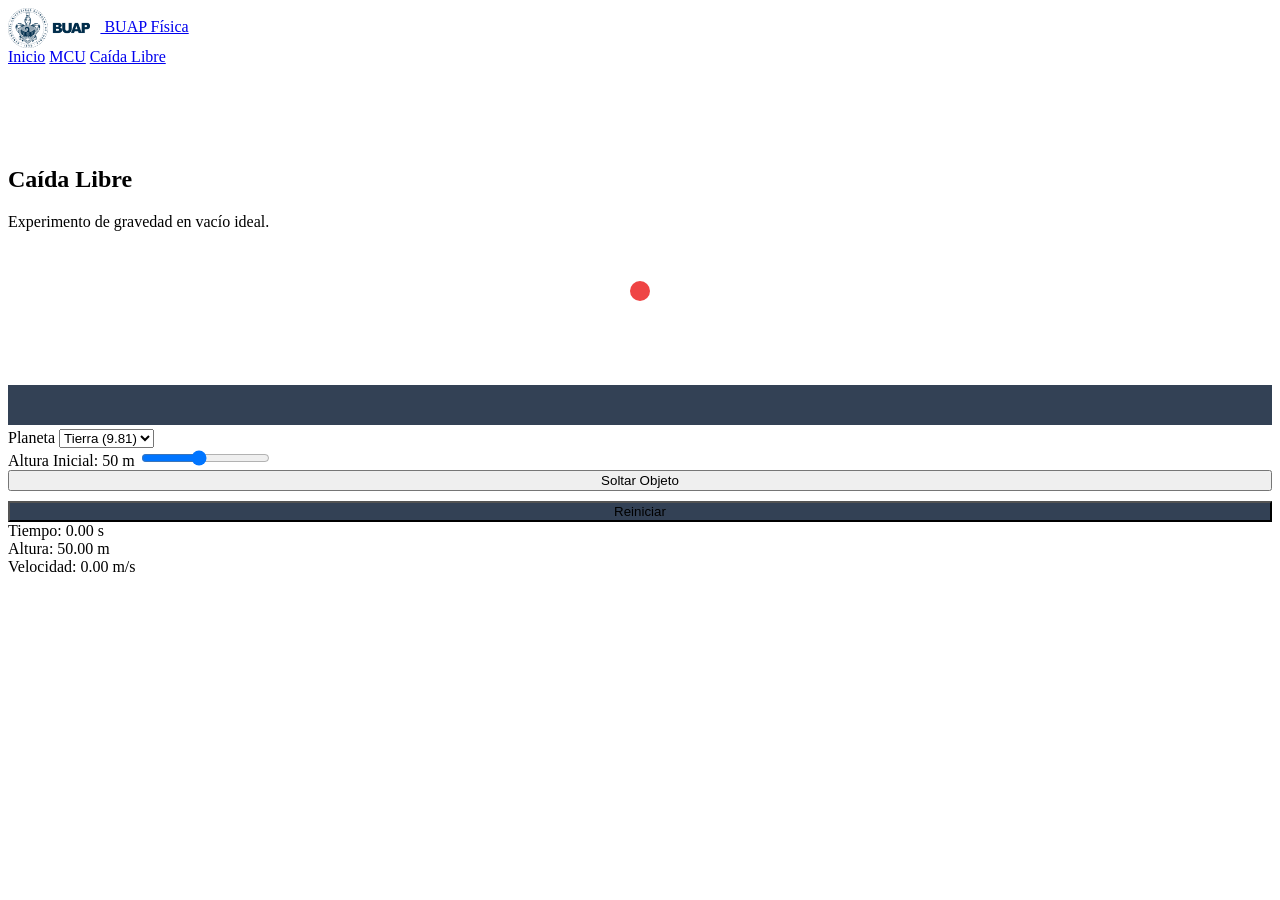
==== commit eea18743: "Update logo section in caida.html" ====
--- a/caida.html
+++ b/caida.html
@@ -10,7 +10,10 @@
 
     <header>
         <div class="container header-flex">
-            <a href="index.html" class="logo"><span>⚡</span> BUAP</a>
+            <a href="index.html" class="logo">
+    <img src="img/logo-buap.png" alt="Logo BUAP" class="logo-img">
+    BUAP Física
+</a>
             <nav class="nav-links">
                 <a href="index.html">Inicio</a>
                 <a href="mcu.html">MCU</a>
@@ -60,4 +63,4 @@
 
     <script src="js/simulacion_caida.js"></script>
 </body>
-</html>+</html>
--- a/css/estilos.css
+++ b/css/estilos.css
@@ -1,101 +1,8 @@
-/* css/estilos.css */
+/* Agrega esto en css/estilos.css */
 
-/* --- VARIABLES Y RESET --- */
-:root {
-    --bg-dark: #0f172a;
-    --bg-card: rgba(30, 41, 59, 0.7);
-    --bg-header: rgba(15, 23, 42, 0.95);
-    --text-main: #f8fafc;
-    --text-muted: #94a3b8;
-    --primary: #3b82f6;   /* Azul BUAP */
-    --secondary: #06b6d4; /* Cyan Ciencia */
-    --accent: #f59e0b;    /* Naranja Destacado */
-    --danger: #ef4444;
-    --font-body: system-ui, -apple-system, sans-serif;
-    --font-mono: 'Fira Code', monospace;
-    --glass-border: 1px solid rgba(255, 255, 255, 0.1);
-    --radius: 16px;
-}
-
-* { margin: 0; padding: 0; box-sizing: border-box; }
-
-body {
-    background-color: var(--bg-dark);
-    color: var(--text-main);
-    font-family: var(--font-body);
-    line-height: 1.6;
-    overflow-x: hidden;
-}
-
-/* --- COMPONENTES REUTILIZABLES --- */
-.container { max-width: 1200px; margin: 0 auto; padding: 0 20px; }
-
-.btn {
-    display: inline-block;
-    background: linear-gradient(135deg, var(--primary), #2563eb);
-    color: white;
-    padding: 12px 30px;
-    border-radius: 50px;
-    text-decoration: none;
-    font-weight: 600;
-    transition: transform 0.2s, box-shadow 0.2s;
-    border: none;
-    cursor: pointer;
-}
-.btn:hover { transform: translateY(-2px); box-shadow: 0 0 15px rgba(59, 130, 246, 0.5); }
-
-.card {
-    background: var(--bg-card);
-    backdrop-filter: blur(12px);
-    border: var(--glass-border);
-    border-radius: var(--radius);
-    padding: 25px;
-    transition: transform 0.3s;
-}
-.card:hover { border-color: var(--primary); }
-
-/* --- HEADER --- */
-header {
-    position: fixed;
-    top: 0; width: 100%;
-    background: var(--bg-header);
-    backdrop-filter: blur(10px);
-    border-bottom: var(--glass-border);
-    z-index: 1000;
-    padding: 15px 0;
-}
-.header-flex { display: flex; justify-content: space-between; align-items: center; }
-.logo { font-weight: 800; font-size: 1.5rem; color: var(--text-main); text-decoration: none; }
-.logo span { color: var(--primary); }
-.nav-links a { color: var(--text-muted); text-decoration: none; margin-left: 20px; font-size: 0.9rem; transition: color 0.2s; }
-.nav-links a:hover, .nav-links a.active { color: var(--secondary); }
-
-/* --- LAYOUTS --- */
-section { padding: 80px 0; }
-.hero { height: 90vh; display: flex; flex-direction: column; justify-content: center; align-items: center; text-align: center; padding-top: 60px; }
-.hero h1 { font-size: 3.5rem; margin-bottom: 1rem; background: linear-gradient(to right, #fff, var(--primary)); -webkit-background-clip: text; -webkit-text-fill-color: transparent; }
-
-.grid-responsive { display: grid; grid-template-columns: repeat(auto-fit, minmax(280px, 1fr)); gap: 25px; margin-top: 30px; }
-
-/* --- UTILIDADES PARA SIMULADORES --- */
-.sim-wrapper { display: grid; grid-template-columns: 300px 1fr; gap: 20px; align-items: start; }
-.canvas-container { 
-    background: #020617; border-radius: var(--radius); border: var(--glass-border); 
-    aspect-ratio: 16/9; position: relative; overflow: hidden; 
-}
-canvas { width: 100%; height: 100%; display: block; }
-
-.controls { background: var(--bg-card); padding: 20px; border-radius: var(--radius); }
-.control-group { margin-bottom: 20px; }
-.control-group label { display: block; margin-bottom: 8px; font-weight: 600; }
-input[type=range], select { width: 100%; padding: 8px; background: rgba(0,0,0,0.3); border: 1px solid #334155; border-radius: 5px; color: white; }
-
-.data-panel { margin-top: 20px; padding-top: 15px; border-top: 1px solid rgba(255,255,255,0.1); font-family: var(--font-mono); font-size: 0.9rem; }
-.data-row { display: flex; justify-content: space-between; margin-bottom: 5px; }
-.val { color: var(--secondary); }
-
-/* --- RESPONSIVE --- */
-@media (max-width: 900px) {
-    .sim-wrapper { grid-template-columns: 1fr; }
-    .hero h1 { font-size: 2.5rem; }
+.logo-img {
+    height: 40px; /* Ajusta esto según el tamaño de tu barra */
+    width: auto;  /* Mantiene la proporción original */
+    vertical-align: middle;
+    margin-right: 10px;
 }
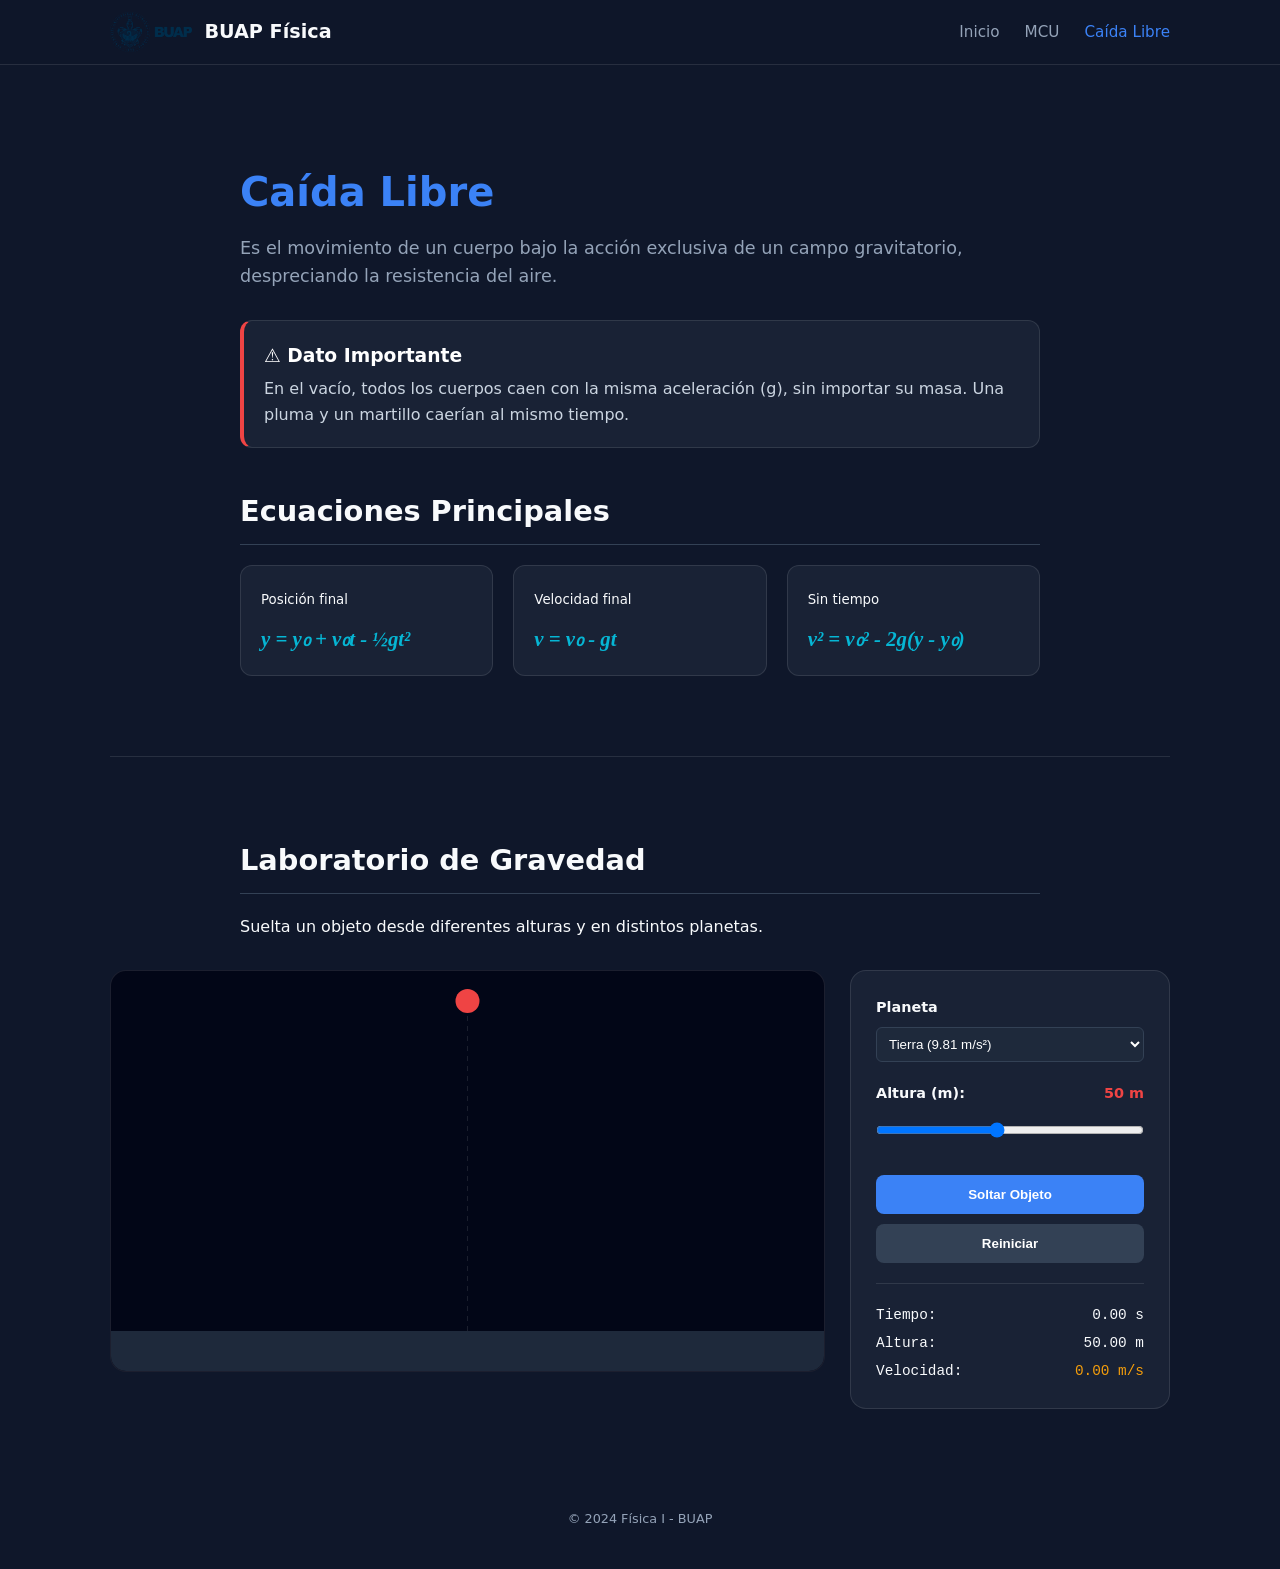
==== commit 9abb5362: "Add files via upload" ====
--- a/caida.html
+++ b/caida.html
@@ -5,15 +5,16 @@
     <meta name="viewport" content="width=device-width, initial-scale=1.0">
     <title>Caída Libre - Física I</title>
     <link rel="stylesheet" href="css/estilos.css">
+    <link rel="stylesheet" href="https://cdnjs.cloudflare.com/ajax/libs/font-awesome/6.4.0/css/all.min.css">
 </head>
 <body>
 
     <header>
         <div class="container header-flex">
             <a href="index.html" class="logo">
-    <img src="img/logo-buap.png" alt="Logo BUAP" class="logo-img">
-    BUAP Física
-</a>
+                <img src="img/logo-buap.png" alt="Logo BUAP" class="logo-img">
+                BUAP Física
+            </a>
             <nav class="nav-links">
                 <a href="index.html">Inicio</a>
                 <a href="mcu.html">MCU</a>
@@ -23,44 +24,90 @@
     </header>
 
     <main class="container" style="margin-top: 100px;">
-        <section>
+        
+        <section class="theory-section">
             <h1>Caída Libre</h1>
-            <p>Experimento de gravedad en vacío ideal.</p>
-            
-            <div class="sim-wrapper" style="margin-top: 40px;">
-                <!-- Lienzo -->
+            <p style="font-size: 1.1rem; color: var(--text-muted); margin-bottom: 30px;">
+                Es el movimiento de un cuerpo bajo la acción exclusiva de un campo gravitatorio, despreciando la resistencia del aire.
+            </p>
+
+            <div class="card" style="border-left: 4px solid var(--danger); margin-bottom: 40px;">
+                <h3 style="color: white;">⚠️ Dato Importante</h3>
+                <p style="margin-top: 5px; color: #cbd5e1;">
+                    En el vacío, todos los cuerpos caen con la misma aceleración (g), sin importar su masa. Una pluma y un martillo caerían al mismo tiempo.
+                </p>
+            </div>
+
+            <h2>Ecuaciones Principales</h2>
+            <div class="concept-grid">
+                <div class="card">
+                    <small>Posición final</small>
+                    <div class="math">y = y₀ + v₀t - ½gt²</div>
+                </div>
+                <div class="card">
+                    <small>Velocidad final</small>
+                    <div class="math">v = v₀ - gt</div>
+                </div>
+                <div class="card">
+                    <small>Sin tiempo</small>
+                    <div class="math">v² = v₀² - 2g(y - y₀)</div>
+                </div>
+            </div>
+        </section>
+
+        <!-- SIMULACIÓN -->
+        <section id="simulacion" style="border-top: 1px solid rgba(255,255,255,0.1); padding-top: 40px;">
+            <div class="theory-section text-center">
+                <h2>Laboratorio de Gravedad</h2>
+                <p>Suelta un objeto desde diferentes alturas y en distintos planetas.</p>
+            </div>
+
+            <div class="sim-wrapper">
                 <div class="canvas-container">
                     <canvas id="caidaCanvas"></canvas>
                 </div>
 
-                <!-- Controles -->
                 <div class="controls">
                     <div class="control-group">
                         <label>Planeta</label>
                         <select id="sel-planet">
-                            <option value="9.81">Tierra (9.81)</option>
-                            <option value="1.62">Luna (1.62)</option>
-                            <option value="3.71">Marte (3.71)</option>
+                            <option value="9.81">Tierra (9.81 m/s²)</option>
+                            <option value="1.62">Luna (1.62 m/s²)</option>
+                            <option value="3.71">Marte (3.71 m/s²)</option>
+                            <option value="24.79">Júpiter (24.79 m/s²)</option>
                         </select>
                     </div>
                     <div class="control-group">
-                        <label>Altura Inicial: <span id="val-h" style="color: var(--danger)">50 m</span></label>
+                        <label>Altura (m): <span id="val-h" style="color: var(--danger)">50 m</span></label>
                         <input type="range" id="range-h" min="10" max="100" value="50">
                     </div>
 
-                    <button id="btn-action" class="btn" style="width: 100%; margin-bottom: 10px;">Soltar Objeto</button>
-                    <button id="btn-reset" class="btn" style="width: 100%; background: #334155;">Reiniciar</button>
+                    <button id="btn-action" class="btn">Soltar Objeto</button>
+                    <button id="btn-reset" class="btn" style="background: #334155;">Reiniciar</button>
 
-                    <div class="data-panel">
-                        <div class="data-row"><span>Tiempo:</span> <span class="val" id="out-t">0.00 s</span></div>
-                        <div class="data-row"><span>Altura:</span> <span class="val" id="out-y">50.00 m</span></div>
-                        <div class="data-row"><span>Velocidad:</span> <span class="val" id="out-v">0.00 m/s</span></div>
+                    <hr style="border: 0; border-top: 1px solid rgba(255,255,255,0.1); margin: 20px 0;">
+
+                    <div style="font-family: var(--font-mono); font-size: 0.9rem;">
+                        <div style="display:flex; justify-content:space-between; margin-bottom:5px;">
+                            <span>Tiempo:</span> <span id="out-t">0.00 s</span>
+                        </div>
+                        <div style="display:flex; justify-content:space-between; margin-bottom:5px;">
+                            <span>Altura:</span> <span id="out-y">50.00 m</span>
+                        </div>
+                        <div style="display:flex; justify-content:space-between;">
+                            <span>Velocidad:</span> <span id="out-v" style="color: var(--accent);">0.00 m/s</span>
+                        </div>
                     </div>
                 </div>
             </div>
         </section>
+
     </main>
+
+    <footer style="text-align: center; padding: 40px; color: var(--text-muted); font-size: 0.8rem;">
+        <p>&copy; 2024 Física I - BUAP</p>
+    </footer>
 
     <script src="js/simulacion_caida.js"></script>
 </body>
-</html>
+</html>
--- a/css/estilos.css
+++ b/css/estilos.css
@@ -1,8 +1,154 @@
-/* Agrega esto en css/estilos.css */
+/* css/estilos.css */
 
+/* --- VARIABLES Y RESET --- */
+:root {
+    --bg-dark: #0f172a;       /* Fondo principal oscuro */
+    --bg-card: rgba(30, 41, 59, 0.7);
+    --bg-header: rgba(15, 23, 42, 0.95);
+    --text-main: #f8fafc;
+    --text-muted: #94a3b8;
+    --primary: #3b82f6;       /* Azul principal */
+    --secondary: #06b6d4;     /* Cyan */
+    --accent: #f59e0b;        /* Naranja */
+    --danger: #ef4444;        /* Rojo */
+    --font-body: system-ui, -apple-system, sans-serif;
+    --font-mono: 'Fira Code', monospace;
+    --radius: 16px;
+    --glass-border: 1px solid rgba(255, 255, 255, 0.1);
+}
+
+* { margin: 0; padding: 0; box-sizing: border-box; }
+
+body {
+    background-color: var(--bg-dark);
+    color: var(--text-main);
+    font-family: var(--font-body);
+    line-height: 1.6;
+    overflow-x: hidden;
+}
+
+/* --- HEADER Y LOGO (CORREGIDO) --- */
+header {
+    position: fixed;
+    top: 0; width: 100%;
+    background: var(--bg-header);
+    backdrop-filter: blur(10px);
+    border-bottom: var(--glass-border);
+    z-index: 1000;
+    padding: 12px 0;
+}
+
+.header-flex { display: flex; justify-content: space-between; align-items: center; }
+
+.logo {
+    display: flex;
+    align-items: center;
+    text-decoration: none;
+    color: var(--text-main);
+    font-weight: 700;
+    font-size: 1.2rem;
+}
+
+/* CLASE CLAVE PARA EL LOGO */
 .logo-img {
-    height: 40px; /* Ajusta esto según el tamaño de tu barra */
-    width: auto;  /* Mantiene la proporción original */
-    vertical-align: middle;
-    margin-right: 10px;
+    height: 40px;           /* Altura fija controlada */
+    width: auto;            /* Ancho automático */
+    margin-right: 12px;
+    object-fit: contain;
+}
+
+.nav-links a {
+    color: var(--text-muted);
+    text-decoration: none;
+    margin-left: 20px;
+    font-size: 0.95rem;
+    transition: 0.2s;
+}
+.nav-links a:hover, .nav-links a.active { color: var(--primary); }
+
+/* --- CONTENEDORES --- */
+.container { max-width: 1100px; margin: 0 auto; padding: 0 20px; }
+
+section { padding: 60px 0; }
+
+/* --- ESTILOS DE TEORÍA (NUEVO) --- */
+.theory-section { max-width: 800px; margin: 0 auto; }
+
+.theory-section h1 { font-size: 2.5rem; margin-bottom: 10px; color: var(--primary); }
+.theory-section h2 { font-size: 1.8rem; margin-top: 40px; margin-bottom: 20px; border-bottom: 1px solid #334155; padding-bottom: 10px; }
+
+.concept-grid {
+    display: grid;
+    grid-template-columns: repeat(auto-fit, minmax(240px, 1fr));
+    gap: 20px;
+    margin: 20px 0;
+}
+
+.card {
+    background: var(--bg-card);
+    border: var(--glass-border);
+    border-radius: 12px;
+    padding: 20px;
+}
+
+.formula-card {
+    background: rgba(255,255,255,0.03);
+    border-left: 3px solid var(--accent);
+    padding: 15px;
+    border-radius: 8px;
+}
+
+.math {
+    font-family: 'Times New Roman', serif;
+    font-style: italic;
+    font-size: 1.3rem;
+    color: var(--secondary);
+    margin-top: 10px;
+    font-weight: bold;
+}
+
+/* --- SIMULADOR --- */
+.sim-wrapper {
+    display: grid;
+    grid-template-columns: 1fr 320px;
+    gap: 25px;
+    align-items: start;
+    margin-top: 30px;
+}
+
+.canvas-container {
+    background: #020617;
+    border-radius: var(--radius);
+    border: var(--glass-border);
+    aspect-ratio: 16/9;
+    position: relative;
+    overflow: hidden;
+}
+canvas { width: 100%; height: 100%; display: block; }
+
+.controls { background: var(--bg-card); padding: 25px; border-radius: var(--radius); border: var(--glass-border); }
+
+.control-group { margin-bottom: 20px; }
+.control-group label { display: flex; justify-content: space-between; margin-bottom: 8px; font-size: 0.9rem; font-weight: 600; }
+
+input[type=range], select {
+    width: 100%;
+    background: #1e293b;
+    border: 1px solid #334155;
+    color: white;
+    padding: 8px;
+    border-radius: 6px;
+}
+
+.btn {
+    display: block; width: 100%; text-align: center;
+    background: var(--primary); color: white; border: none;
+    padding: 12px; border-radius: 8px; cursor: pointer; font-weight: bold;
+    margin-top: 10px;
+}
+.btn:hover { opacity: 0.9; }
+
+/* --- RESPONSIVE --- */
+@media (max-width: 900px) {
+    .sim-wrapper { grid-template-columns: 1fr; }
 }
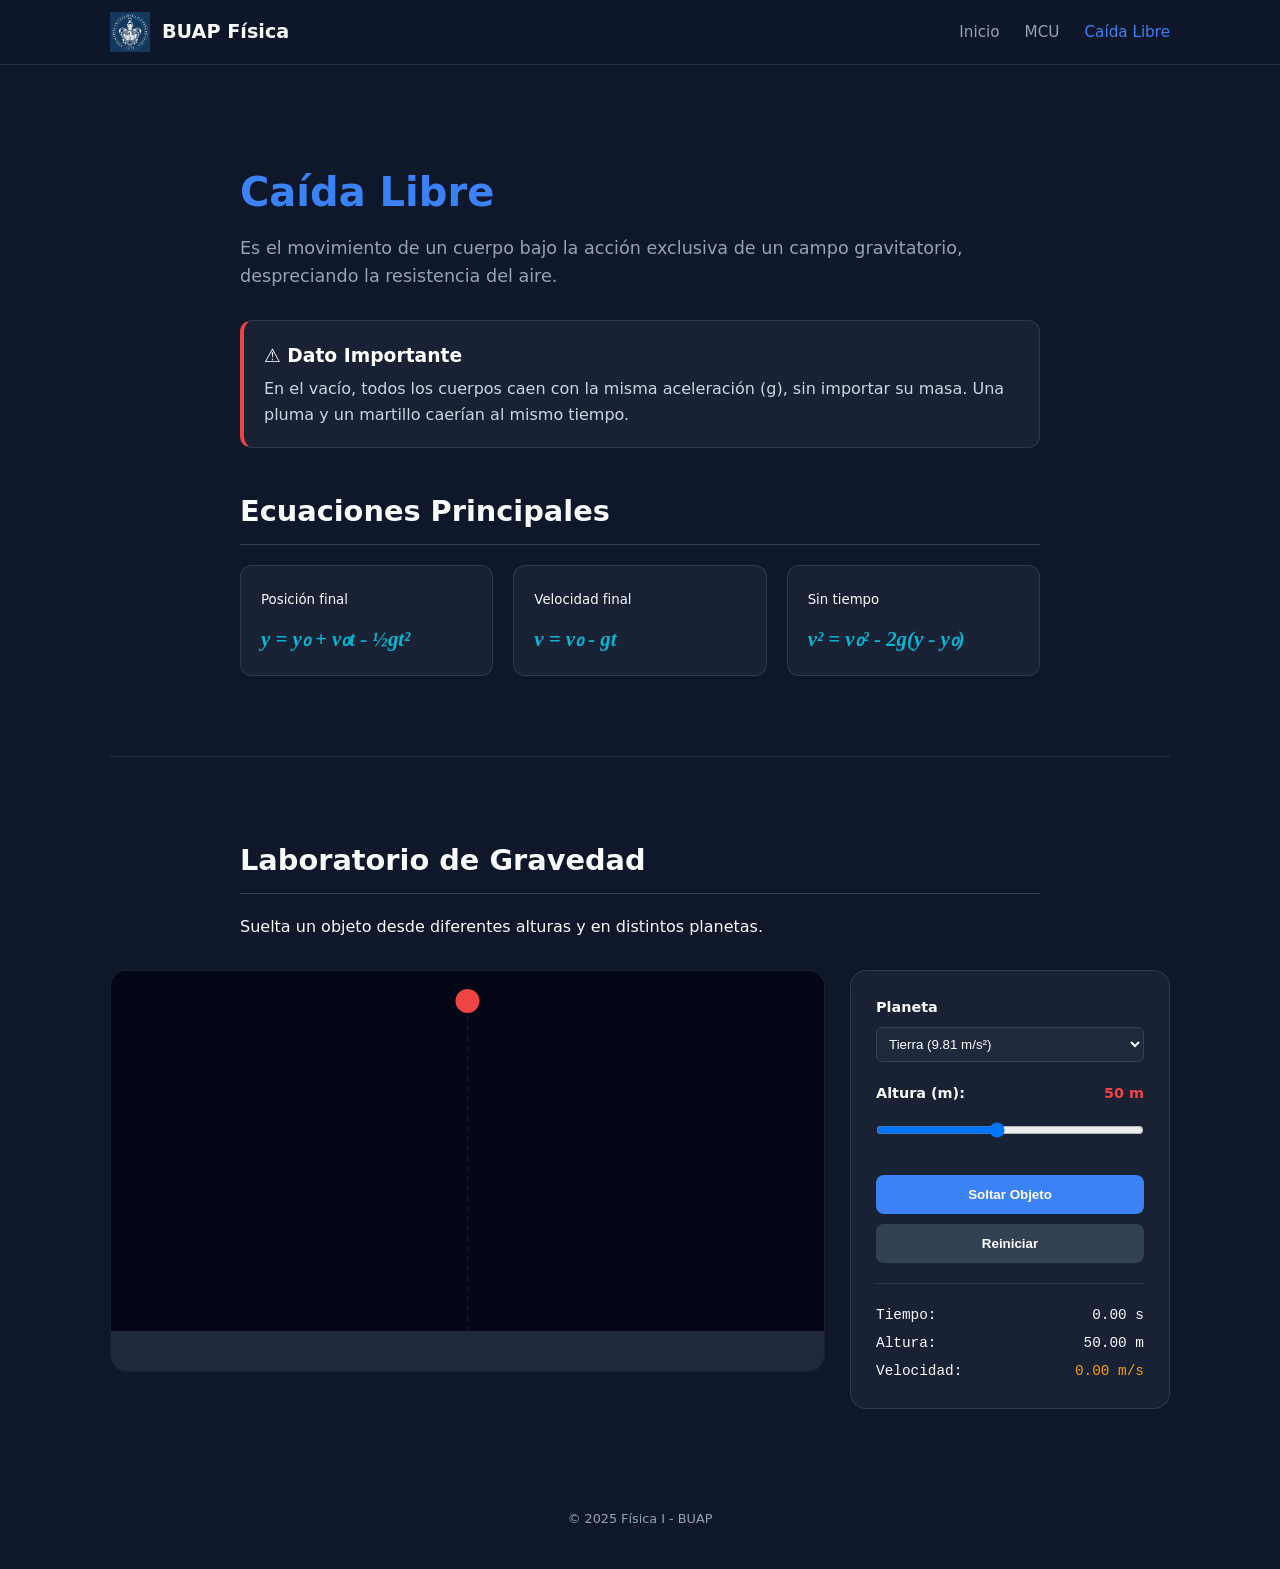
==== commit 067b464c: "Update copyright year in footer to 2025" ====
--- a/caida.html
+++ b/caida.html
@@ -105,9 +105,9 @@
     </main>
 
     <footer style="text-align: center; padding: 40px; color: var(--text-muted); font-size: 0.8rem;">
-        <p>&copy; 2024 Física I - BUAP</p>
+        <p>&copy; 2025 Física I - BUAP</p>
     </footer>
 
     <script src="js/simulacion_caida.js"></script>
 </body>
-</html>+</html>
--- a/css/estilos.css
+++ b/css/estilos.css
@@ -151,4 +151,42 @@
 /* --- RESPONSIVE --- */
 @media (max-width: 900px) {
     .sim-wrapper { grid-template-columns: 1fr; }
-}+}
+
+/* --- AGREGAR AL FINAL DE css/estilos.css --- */
+
+/* Definición de la animación de giro (MCU) */
+@keyframes rotacion-constante {
+    from { transform: rotate(0deg); }
+    to { transform: rotate(360deg); }
+}
+
+/* Definición de la animación de caída (Gravedad) */
+@keyframes efecto-caida {
+    0% {
+        transform: translateY(-15px);
+        opacity: 0;
+    }
+    20% {
+        opacity: 1;
+    }
+    80% {
+        transform: translateY(15px);
+        opacity: 1;
+    }
+    100% {
+        transform: translateY(25px);
+        opacity: 0;
+    }
+}
+
+/* Clases que aplicaremos al HTML */
+.anim-mcu {
+    /* Gira una vuelta completa cada 4 segundos de forma lineal */
+    animation: rotacion-constante 4s linear infinite;
+}
+
+.anim-caida {
+    /* Cae cada 1.5 segundos con efecto de aceleración (ease-in) */
+    animation: efecto-caida 1.5s ease-in infinite;
+}
